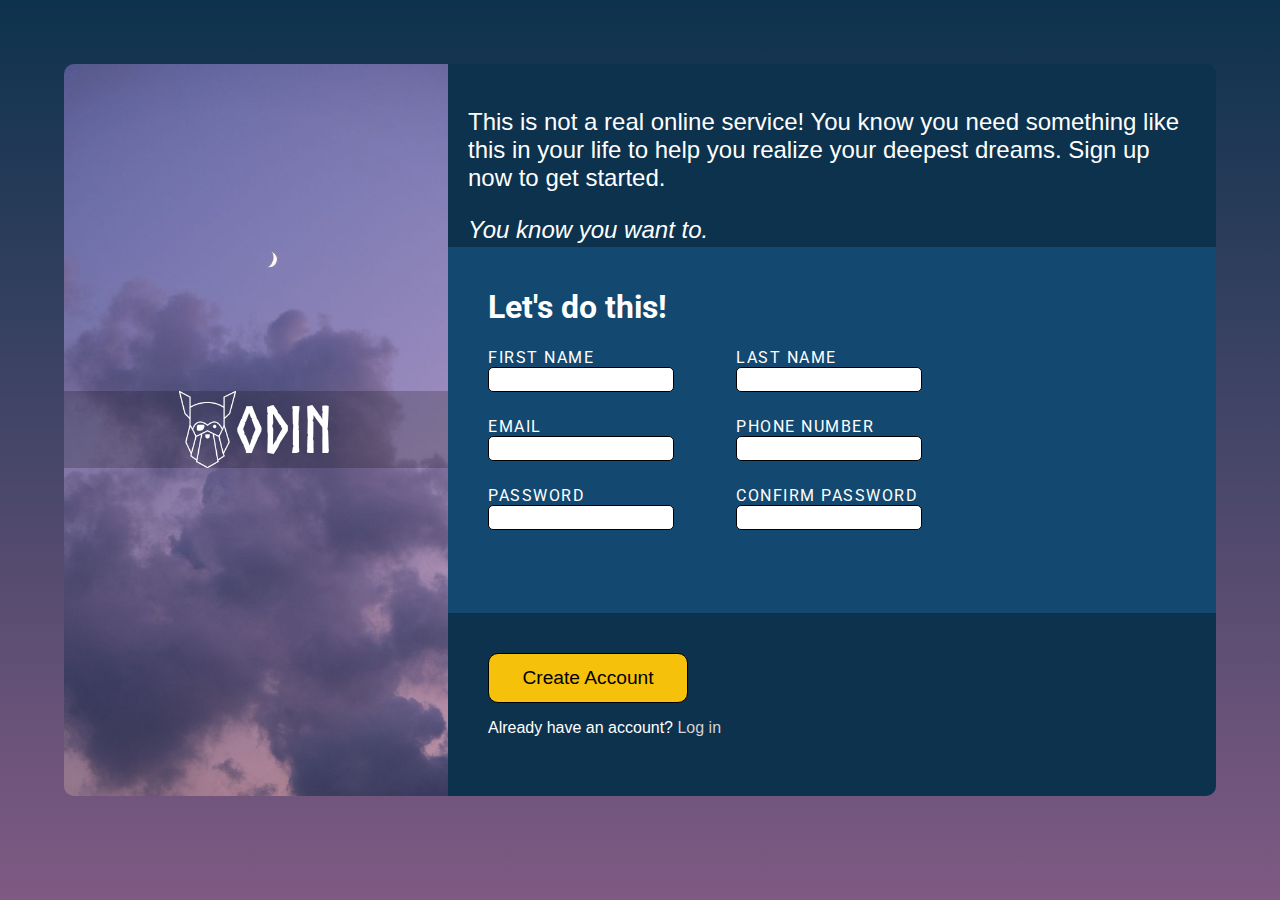
==== index.html @ 03d7cc42 "Initial commit" ====
<!DOCTYPE html>
<html lang="en">
<head>
  <meta charset="UTF-8">
  <meta http-equiv="X-UA-Compatible" content="IE=edge">
  <meta name="viewport" content="width=device-width, initial-scale=1.0">
  <link rel="stylesheet" href="Norse-Bold.otf">
  <link rel="stylesheet" href="https://fonts.googleapis.com/css?family=Julius+Sans+One">
  <link rel="stylesheet" href="https://fonts.googleapis.com/css?family=Roboto">
  <link rel="stylesheet" href="https://fonts.googleapis.com/css?family=Montserrat">
  <link rel="stylesheet" href="style.css">
  <title>Sign Up Form</title>
</head>
<body>
  <main>
  <div class="body-divider">
      <div class="left-container">
        <div class="left-elements">
          <div class="element-background">
            <img src="assets/odin-lined.png" alt="odin logo">
            <span>ODIN</span>
          </div>
        </div>
      </div>
      <div class="right-container">
        <div class="right-description">
          <p>This is not a real online service! You know you need something like this in your life to help you realize your deepest dreams. Sign up now to get started.</p>
          <p>You know you want to.</p>
        </div>
        <div class="right-form">
          <form action="#" id="my-form">
            <h1>Let's do this!</h1>
            <div class="form-row 1">
              <div class="first-name-container">
                <label for="first-name">FIRST NAME</label>
                <input type="text" id="first-name" name="first-name" required>
              </div>
              <div class="last-name-container">
                <label for="last-name">LAST NAME</label>
                <input type="text" id="last-name" name="last-name" required>
              </div>
            </div>
            <div class="form-row 2">
              <div class="email-container">
                <label for="email">EMAIL</label>
                <input type="email" id="email" name="email" required>
              </div>
              <div class="phone-number-container">
                <label for="phone-number">PHONE NUMBER</label>
                <input type="text" id="phone-number" name="phone-number">
              </div>
            </div>
            <div class="form-row 3">
              <div class="password-container">
                <label for="password">PASSWORD</label>
                <input type="password" id="password" name="password" required>
              </div>
              <div class="confirm-password-container">
                <label for="confirm-password">CONFIRM PASSWORD</label>
                <input type="password" id="confirm-password" name="confirm-password" required>
              </div>
            </div>
          </form>
        </div>
        <div class="submit-container">
          <button type="submit" id="btn-submit" form="my-form">Create Account</button>
          <div>
            <p>Already have an account? <a href="#"> Log in</a></p>
          </div>
        </div>
      </div>
    </div>
  </main>
  <!-- <script>
    document.getElementById('btn-submit').addEventListener('click', function() {
      alert('I AM CLICKING!!!!!!!!');
    })
  </script> -->
</body>
</html>
---- style.css ----
@font-face {
  font-family: Norse;
  src: url(assets/Norse-Bold.otf);
}

@font-face {
  font-family: Didot;
  src: url(assets/Didot\ Regular.ttf);
}

@font-face {
  font-family: GeorgiaLight;
  src: url(assets/SD_Georgia_Light.ttf);
}

@font-face {
  font-family: Julius;
  src: url(https://fonts.googleapis.com/css?family=Julius+Sans+One);
}

:root {
  font-family: Arial, Helvetica, sans-serif;
}

* {
  box-sizing: border-box;
}

body {
  width: 100%;
  height: 100vh;
  margin: 0;
  padding: 5%;
  background: linear-gradient(#0D324D, #7f5a83);
}

main {
  display: flex;
  justify-content: center;
  align-items: center;
}

.body-divider { 
  width: 100%;
  height: 75vh;
  display: grid;
  grid-template-columns: 1fr 2fr;
}

.left-container {
  background-image: url(assets/newbg.jpg);
  background-size: cover;
  background-repeat: no-repeat;
  border-top-left-radius: 10px;
  border-bottom-left-radius: 10px;
}

.left-elements {
  height: 100%;
  display: flex;
  justify-content: center;
  align-items: center;
}

.element-background {
  display: flex;
  justify-content: center;
  align-items: center;
  background: rgba(0, 0, 0, 0.2);
}

.element-background > span {
  color: white;
  font-size: 4rem;
  font-family: Norse;
}


img {
  max-width: 15%;
}

.element-background {
  width: 100%;
}

.right-container {
  background: #0D324D;
  border-top-right-radius: 10px;
  border-bottom-right-radius: 10px;
  color: white;
}

.right-description {
  height: 25%;
  padding: 20px;
  font-size: 1.5rem;
}


.right-description > p:last-child {
  font-style: italic;
}

.right-form {
  width: 100%;
  background: #134970;
  height: 50%;
  font-family: 'Roboto', Arial;
}

form {
  width: 75%;
  padding: 20px 40px 20px 40px;
}


.form-row {
  display: grid;
  grid-template-columns: repeat(2, 1fr);
  margin-bottom: 25px;
}

.form-row > div {
  display: flex;
  flex-direction: column;
}

.form-row > div > label {
  letter-spacing: 1.5px;
}

.form-row > div > input {
  width: 75%;
  height: 25px;
  border: 1px solid black;
  border-radius: 5px;
}

.submit-container {
  padding: 40px;
}

.submit-container button[type="submit"] {
  width: 200px;
  height: 50px;
  border: 1px solid black;
  border-radius: 10px;
  background: #f5c10a;
  font-size: 1.2rem;
  font-family: sans-serif;
}

.submit-container button:hover {
  cursor: pointer;
}

a {
  color: #d3d3d3;
  text-decoration: none;
}

@media (max-width: 1000px) {
  .right-description {
    font-size: 1rem;
  }
}

@media (max-width: 800px) {
  .body-divider {
    width: 100%;
    height: 100vh;
    display: block;
  }

  .right-description {
    text-align: center;
  }

  form {
    width: 100%;
  }

  form > h1 {
    text-align: center;
  }

  .form-row > div > input {
    width: 100%;
    height: 25px;
    border: 1px solid black;
    border-radius: 5px;
    margin-bottom: 15px;
  }

  .form-row {
    display: flex;
    flex-direction: column;
    justify-content: center;
    align-items: center;
    margin-bottom: 10px;
  }
  
  .submit-container {
    display: flex;
    align-items: center;
    justify-content: center;
    flex-direction: column;
  }
}
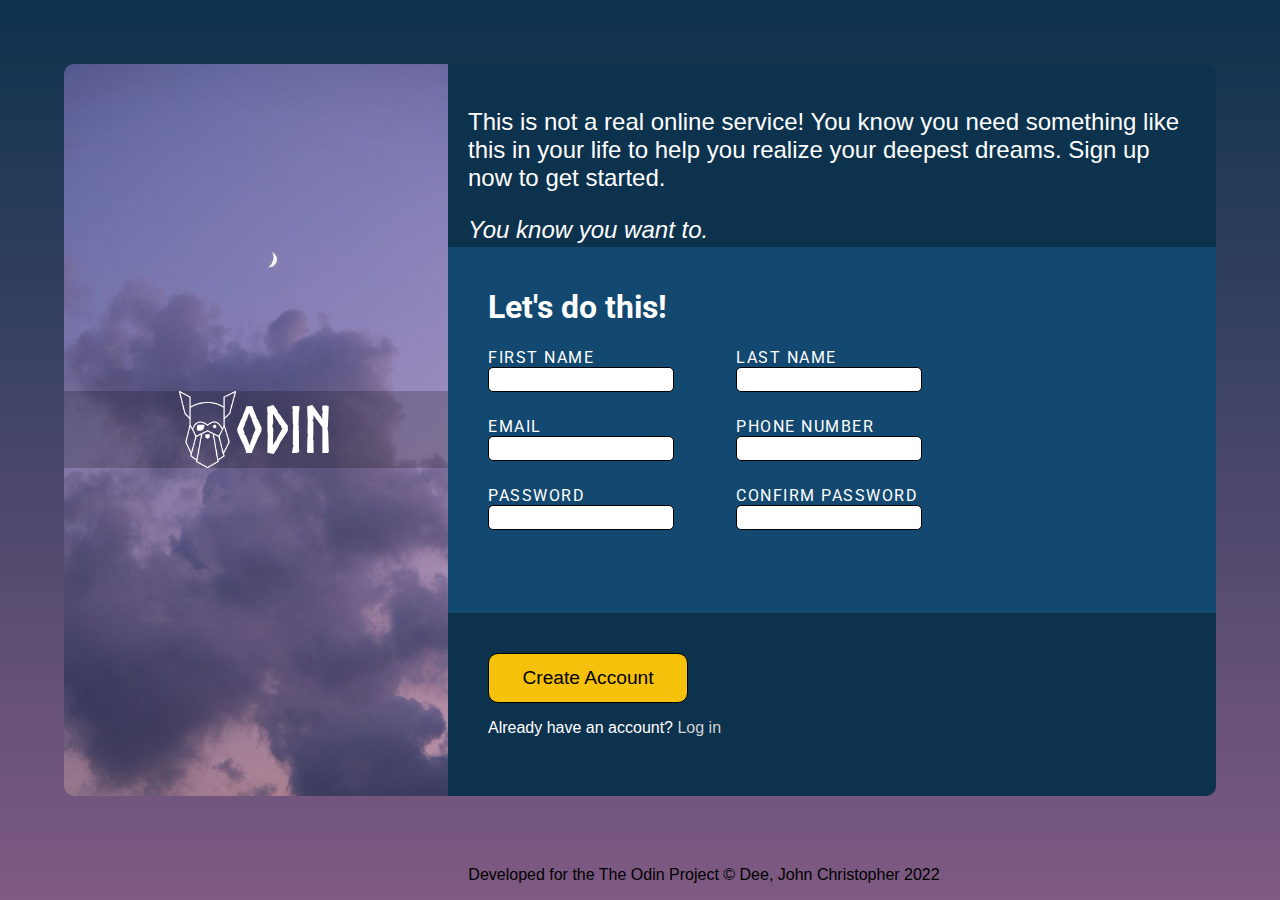
==== commit 402fd382: "Adjusted footer. Still missing some adjustment" ====
--- a/index.html
+++ b/index.html
@@ -76,5 +76,8 @@
       alert('I AM CLICKING!!!!!!!!');
     })
   </script> -->
+  <footer>
+    <p>Developed for the The Odin Project © Dee, John Christopher 2022</p>
+  </footer>
 </body>
 </html>--- a/style.css
+++ b/style.css
@@ -20,6 +20,7 @@
 
 :root {
   font-family: Arial, Helvetica, sans-serif;
+  overflow: hidden;
 }
 
 * {
@@ -160,6 +161,14 @@
   text-decoration: none;
 }
 
+footer {
+  width: 100%;
+  position: absolute;
+  text-align: center;
+  bottom: 0;
+}
+
+
 @media (max-width: 1000px) {
   .right-description {
     font-size: 1rem;
@@ -167,6 +176,10 @@
 }
 
 @media (max-width: 800px) {
+  body {
+    height: 100%;
+  }
+
   .body-divider {
     width: 100%;
     height: 100vh;
@@ -207,4 +220,11 @@
     justify-content: center;
     flex-direction: column;
   }
+
+  footer {
+    font-size: 0.8rem;
+    position: relative;
+    margin-top: auto;
+    padding: 15px;
+  }
 }